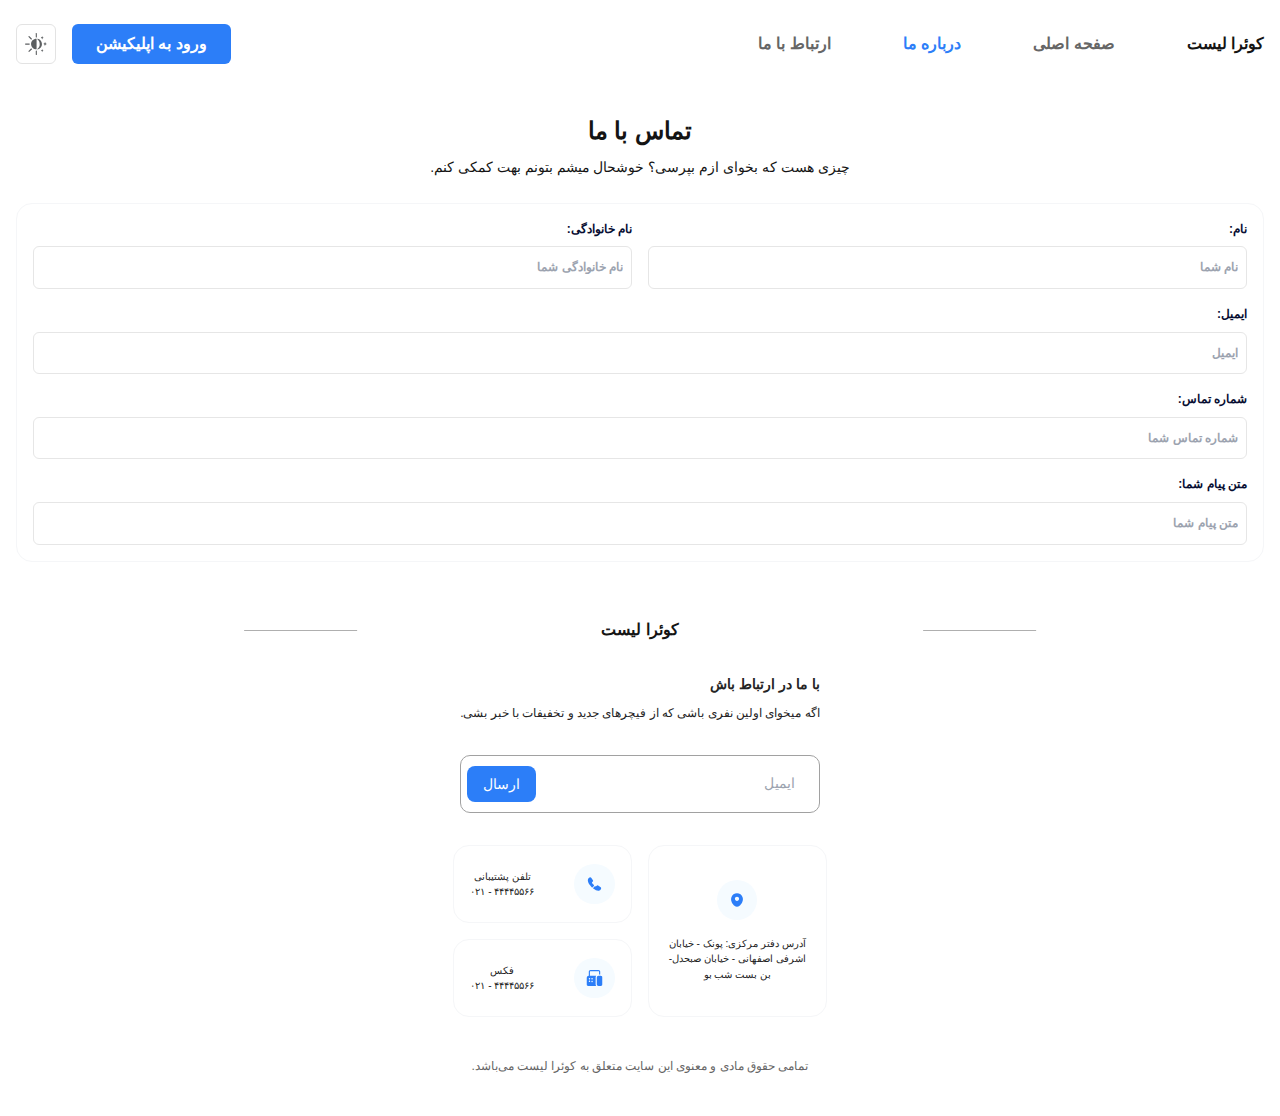
==== src/contact_us.html @ fb4ec8d0 "Contact us" ====
<!doctype html>
<html dir="rtl" lang="fa-IR">

<head>
    <meta charset="UTF-8">
    <meta content="width=device-width, initial-scale=1.0" name="viewport">
    <meta content="ie=edge" http-equiv="X-UA-Compatible">
    <link href="/src/styles/fonts.css" rel="stylesheet">
    <link href="/src/styles/tailwind.css" rel="stylesheet">
    <title>Quera List</title>
</head>
<body class="font-yekanbakh text-center">
<div class="relative overflow-x-hidden">
    <header>
        <div class="container">
            <div class="header flex px-4 py-3 gap-2 items-center justify-center sm:py-6">
                <div class="grid grid-cols-3 items-center sm:flex justify-between w-full">
                    <button class="justify-self-start flex sm:hidden">
                        <svg fill="none" height="24" viewBox="0 0 24 25" width="24"
                             xmlns="http://www.w3.org/2000/svg">
                            <path d="M3 7.5H21" stroke="#292D32" stroke-linecap="round" stroke-width="1.5"/>
                            <path d="M3 12.5H21" stroke="#292D32" stroke-linecap="round" stroke-width="1.5"/>
                            <path d="M3 17.5H21" stroke="#292D32" stroke-linecap="round" stroke-width="1.5"/>
                        </svg>
                    </button>
                    <div class="justify-self-center flex items-center justify-between gap-[4.5rem]">
                        <a class="font-semibold text-16 text-[#141414] text-nowrap"
                           href="./index.html">
                            کوئرا لیست
                        </a>
                        <nav class="hidden sm:flex items-center font-semibold text-16 text-nowrap justify-between gap-[4.5rem]">
                            <a class="text-[#666666]" href="./index.html">صفحه اصلی</a>
                            <a class="text-primary" href="./about.html">درباره ما</a>
                            <a class="text-[#666666]" href="#">ارتباط با ما</a>
                        </nav>
                    </div>
                    <div class="items-center gap-4 hidden sm:flex sm:justify-self-end">
                        <button
                                class="header__utility__login-button bg-primary rounded-md gap-[51px] h-10 px-6 py-2">
                            <span class="text-neutral-11 font-semibold text-16">ورود به اپلیکیشن</span>
                        </button>
                        <button class="header__utility__dark-mode-button rounded-md border border-[#E3E3E3] w-10 h-10">
                            <svg class="m-auto" fill="none" height="24" viewBox="0 0 24 24" width="24"
                                 xmlns="http://www.w3.org/2000/svg">
                                <path d="M12.5856 17.1379V6.93105C12.5856 6.79312 12.5166 6.72415 12.3787 6.72415C9.41319 6.72415 7.06836 9.06898 7.06836 12.0345C7.06836 15 9.41319 17.3448 12.3787 17.3448C12.4477 17.4138 12.5856 17.2759 12.5856 17.1379Z"
                                      fill="#5C5F61"/>
                                <path d="M17.9653 11.8965C17.8274 9.34482 16.0343 7.27585 13.5515 6.86206C13.4136 6.86206 13.3446 6.93103 13.2756 7.06896C13.2756 7.13792 13.2756 7.20689 13.3446 7.27585C14.7929 8.3793 15.6894 10.1034 15.6894 11.9655C15.8963 13.9655 14.9998 15.8965 13.3446 17.069C13.2756 17.1379 13.2067 17.2759 13.2756 17.3448C13.3446 17.4138 13.4136 17.4138 13.4825 17.4138C13.4825 17.4138 13.4825 17.4138 13.5515 17.4138C16.1722 16.931 18.0343 14.5862 17.9653 11.8965Z"
                                      fill="#5C5F61"/>
                                <path d="M12.3105 5.55172C12.6553 5.55172 12.8622 5.27586 12.8622 5V1.55172C12.8622 1.2069 12.5864 1 12.3105 1C11.9657 1 11.7588 1.27586 11.7588 1.55172V4.93103C11.7588 5.27586 12.0347 5.55172 12.3105 5.55172Z"
                                      fill="#5C5F61"/>
                                <path d="M6.93066 7.4138C7.13756 7.62069 7.48239 7.62069 7.75825 7.4138C7.96515 7.2069 7.96515 6.86207 7.75825 6.58621L5.41342 4.24138C5.20653 4.03449 4.8617 4.03449 4.58584 4.24138C4.37894 4.44828 4.37894 4.79311 4.58584 5.06897L6.93066 7.4138Z"
                                      fill="#5C5F61"/>
                                <path d="M12.3105 18.5172C11.9657 18.5172 11.7588 18.7931 11.7588 19.069V22.4483C11.7588 22.7931 12.0347 23 12.3105 23C12.5864 23 12.8622 22.7241 12.8622 22.4483V19.069C12.9312 18.7931 12.6553 18.5172 12.3105 18.5172Z"
                                      fill="#5C5F61"/>
                                <path d="M7.34446 16.4483C7.20653 16.4483 7.06859 16.5172 6.93066 16.5862L4.58584 18.931C4.37894 19.1379 4.37894 19.4828 4.58584 19.7586C4.79273 19.9655 5.13756 19.9655 5.41342 19.7586L7.75825 17.4138C7.96515 17.2069 7.96515 16.8621 7.75825 16.5862C7.62032 16.5172 7.48239 16.4483 7.34446 16.4483Z"
                                      fill="#5C5F61"/>
                                <path d="M5.82759 12.0345C5.82759 11.6897 5.55172 11.4828 5.27586 11.4828H1.55172C1.2069 11.4828 1 11.7586 1 12.1034C1 12.3793 1.27586 12.6552 1.55172 12.6552H5.2069C5.55172 12.5862 5.82759 12.3793 5.82759 12.0345Z"
                                      fill="#5C5F61"/>
                                <path d="M19.2755 5.55173C18.5858 5.34484 18.4479 5.20691 18.31 4.31036C18.31 4.24139 18.241 4.17242 18.172 4.17242C18.1031 4.17242 18.0341 4.24139 18.0341 4.31036C17.8962 5.20691 17.7582 5.34484 17.0686 5.55173C16.9996 5.55173 16.9307 5.68967 16.9307 5.75863C16.9307 5.8276 16.9996 5.8276 17.0686 5.89656C17.7582 6.10346 17.8962 6.24139 18.0341 7.13794C18.0341 7.20691 18.1031 7.27587 18.172 7.27587C18.241 7.27587 18.31 7.20691 18.31 7.13794C18.4479 6.24139 18.5858 6.10346 19.2755 5.89656C19.3445 5.89656 19.4134 5.75863 19.4134 5.68967C19.3445 5.55173 19.3445 5.55173 19.2755 5.55173Z"
                                      fill="#5C5F61"/>
                                <path d="M19.2755 18.5172C18.5858 18.3104 18.4479 18.1724 18.31 17.2759C18.31 17.2069 18.241 17.1379 18.172 17.1379C18.1031 17.1379 18.0341 17.2069 18.0341 17.2759C17.8962 18.1724 17.7582 18.3104 17.0686 18.5172C16.9996 18.5172 16.9307 18.6552 16.9307 18.7241C16.9307 18.7931 16.9996 18.7931 17.0686 18.8621C17.7582 19.069 17.8962 19.2069 18.0341 20.1035C18.0341 20.1724 18.1031 20.2414 18.172 20.2414C18.241 20.2414 18.31 20.1724 18.31 20.1035C18.4479 19.2069 18.5858 19.069 19.2755 18.8621C19.3445 18.8621 19.4134 18.7931 19.4134 18.7241C19.4134 18.5862 19.3445 18.5172 19.2755 18.5172Z"
                                      fill="#5C5F61"/>
                                <path d="M22.5175 11.8276C21.552 11.5517 21.4141 11.2759 21.2072 10.1034C21.2072 10.0345 21.1382 9.96552 21.0692 9.96552C21.0003 9.96552 20.9313 10.0345 20.9313 10.1034C20.7244 11.2759 20.5175 11.4828 19.552 11.7586C19.483 11.7586 19.4141 11.8276 19.4141 11.9655C19.4141 12.0345 19.483 12.0345 19.483 12.1034C20.4485 12.3793 20.5865 12.6552 20.7934 13.8276C20.7934 13.8965 20.8623 13.9655 20.9313 13.9655C21.0003 13.9655 21.0692 13.8965 21.0692 13.8276C21.2761 12.6552 21.483 12.4483 22.4485 12.1724C22.5175 12.1724 22.5865 12.1034 22.5865 11.9655C22.5865 11.8965 22.5865 11.8276 22.5175 11.8276Z"
                                      fill="#5C5F61"/>
                            </svg>
                        </button>
                    </div>
                </div>
            </div>
        </div>
    </header>
    <main>
        <section>
            <div class="container">
                <div class="flex flex-col gap-2 mt-6 mx-6">
                    <h1 class="font-bold text-24 text-[#141414]">
                        تماس با ما
                    </h1>
                    <h2 class="font-regular text-14 text-[#141414]">
                        چیزی هست که بخوای ازم بپرسی؟ خوشحال میشم بتونم بهت کمکی کنم.
                    </h2>
                </div>
                <div class="flex flex-col gap-6 mt-6 mx-4 p-4 border rounded-2xl bg-neutral-11 border-[#f5f6f8] drop-shadow-[63_0px_4px_rgba(0,0,0,0.03)]">
                    <form class="flex flex-col gap-4">
                        <div class="flex gap-4 justify-between">
                            <div class="flex flex-col gap-2 items-start w-full">
                                <label for="name" class="font-semibold text-12 text-[#070d31]">نام:</label>
                                <input type="text" id="name" class="w-full rounded-[0.375rem] border py-[0.6875rem] px-2 border-[#e6e6e6] font-semibold text-12 text-[#bbbbbb]" placeholder="نام شما">
                            </div>
                            <div class="flex flex-col gap-2 items-start w-full">
                                <label for="last_name" class="font-semibold text-12 text-[#070d31]">نام خانوادگی:</label>
                                <input type="text" id="last_name" class="w-full rounded-[0.375rem] border py-[0.6875rem] px-2 border-[#e6e6e6] font-semibold text-12 text-[#bbbbbb]" placeholder="نام خانوادگی شما">
                            </div>
                        </div>
                        <div class="flex gap-4 justify-between">
                            <div class="flex flex-col gap-2 items-start w-full">
                                <label for="mail" class="font-semibold text-12 text-[#070d31]">ایمیل:</label>
                                <input type="email" id="mail" class="w-full rounded-[0.375rem] border py-[0.6875rem] px-2 border-[#e6e6e6] font-semibold text-12 text-[#bbbbbb]" placeholder="ایمیل">
                            </div>
                        </div>
                        <div class="flex gap-4 justify-between">
                            <div class="flex flex-col gap-2 items-start w-full">
                                <label for="phone" class="font-semibold text-12 text-[#070d31]">شماره تماس:</label>
                                <input type="tel" id="phone" class="text-right w-full rounded-[0.375rem] border py-[0.6875rem] px-2 border-[#e6e6e6] font-semibold text-12 text-[#bbbbbb]" placeholder="شماره تماس شما">
                            </div>
                        </div>
                        <div class="flex gap-4 justify-between">
                            <div class="flex flex-col gap-2 items-start w-full">
                                <label for="message" class="font-semibold text-12 text-[#070d31]">متن پیام شما:</label>
                                <input type="text" id="message" class="h-32 w-full rounded-[0.375rem] border py-[0.6875rem] px-2 border-[#e6e6e6] font-semibold text-12 text-[#bbbbbb]" placeholder="متن پیام شما">
                            </div>
                        </div>
                    </form>
                </div>
            </div>
        </section>
    </main>
    <footer>
        <div class="container">
            <div class="flex justify-between items-center py-2 mt-12 mx-4">
                <svg class="flex-shrink w-full" fill="none" height="1" viewBox="0 0 113 1" width="113"
                     xmlns="http://www.w3.org/2000/svg">
                    <path d="M0 0.5L113 0.5" stroke="#AFAFAF"/>
                </svg>
                <div class="flex px-4 gap-2">
                    <p class="font-semibold text-16 text-[#141414] text-nowrap">کوئرا لیست</p>
                </div>
                <svg class="flex-shrink w-full" fill="none" height="1" viewBox="0 0 113 1" width="113"
                     xmlns="http://www.w3.org/2000/svg">
                    <path d="M0 0.5L113 0.5" stroke="#AFAFAF"/>
                </svg>
            </div>
            <div class="flex flex-col gap-8 mx-4 mt-6 items-center">
                <div class="flex flex-col items-center gap-8">
                    <div class="flex flex-col gap-2">
                        <p class="font-bold text-14 text-right text-[#242424]">
                            با ما در ارتباط باش
                        </p>
                        <p class="font-regular text-12 text-right text-[#242424]">
                            اگه میخوای اولین نفری باشی که از فیچرهای جدید و تخفیفات با خبر بشی.
                        </p>
                    </div>
                    <div class="flex gap-2 w-full items-center justify-center">
                        <form action=""
                              class="flex rounded-[0.625rem] border justify-between border-[#A1A1A1] py-2.5 pr-6 pl-1.5 w-full"
                              method="post">
                            <label for="email"></label>
                            <input class="w-full font-regular text-14 text-right text-[#BCBCBC] flex-shrink" id="email"
                                   name="email"
                                   placeholder="ایمیل" type="email">
                            <button class="flex rounded-lg gap-2.5 py-2.5 px-4 bg-primary" type="submit">
                                <a class="text-14 text-on-primary-light leading-[1.025625rem]">
                                    ارسال
                                </a>
                            </button>
                        </form>
                    </div>
                </div>
                <div class="flex gap-4 justify-center">
                    <div class="w-1/3 flex flex-col border px-4 gap-4 bg-background-light border-neutral-9 items-center justify-center rounded-2xl">
                        <div class="flex gap-2 p-3 rounded-[3.125rem] bg-[#F5FBFF]">
                            <svg fill="none" height="16" viewBox="0 0 16 16" width="16"
                                 xmlns="http://www.w3.org/2000/svg">
                                <path d="M13.7467 5.63341C13.0467 2.55341 10.3601 1.16675 8.00006 1.16675C8.00006 1.16675 8.00006 1.16675 7.9934 1.16675C5.64006 1.16675 2.94673 2.54675 2.24673 5.62675C1.46673 9.06675 3.5734 11.9801 5.48006 13.8134C6.18673 14.4934 7.0934 14.8334 8.00006 14.8334C8.90673 14.8334 9.8134 14.4934 10.5134 13.8134C12.4201 11.9801 14.5267 9.07341 13.7467 5.63341ZM8.00006 8.97341C6.84006 8.97341 5.90006 8.03342 5.90006 6.87341C5.90006 5.71342 6.84006 4.77341 8.00006 4.77341C9.16006 4.77341 10.1001 5.71342 10.1001 6.87341C10.1001 8.03342 9.16006 8.97341 8.00006 8.97341Z"
                                      fill="#2C7EF8"/>
                            </svg>
                        </div>
                        <p class="font-regular text-10 text-[#242424] ">
                            آدرس دفتر مرکزی: پونک - خیابان اشرفی اصفهانی - خیابان صبحدل- بن بست شب بو
                        </p>
                    </div>
                    <div class="w-1/3 flex flex-col gap-4">
                        <div class="h-[4.875rem] flex border px-4 justify-between bg-background-light border-neutral-9 items-center rounded-2xl">
                            <div class="flex gap-2 p-3 rounded-[3.125rem] bg-[#F5FBFF]">
                                <svg fill="none" height="16" viewBox="0 0 17 16" width="17"
                                     xmlns="http://www.w3.org/2000/svg">
                                    <path d="M7.86683 9.96659L6.6335 11.1999C6.3735 11.4599 5.96016 11.4599 5.6935 11.2066C5.62016 11.1333 5.54683 11.0666 5.4735 10.9933C4.78683 10.2999 4.16683 9.57325 3.6135 8.81325C3.06683 8.05325 2.62683 7.29325 2.30683 6.53992C1.9935 5.77992 1.8335 5.05325 1.8335 4.35992C1.8335 3.90659 1.9135 3.47325 2.0735 3.07325C2.2335 2.66659 2.48683 2.29325 2.84016 1.95992C3.26683 1.53992 3.7335 1.33325 4.22683 1.33325C4.4135 1.33325 4.60016 1.37325 4.76683 1.45325C4.94016 1.53325 5.0935 1.65325 5.2135 1.82659L6.76016 4.00659C6.88016 4.17325 6.96683 4.32659 7.02683 4.47325C7.08683 4.61325 7.12016 4.75325 7.12016 4.87992C7.12016 5.03992 7.0735 5.19992 6.98016 5.35325C6.8935 5.50659 6.76683 5.66659 6.60683 5.82659L6.10016 6.35325C6.02683 6.42659 5.9935 6.51325 5.9935 6.61992C5.9935 6.67325 6.00016 6.71992 6.0135 6.77325C6.0335 6.82659 6.0535 6.86659 6.06683 6.90659C6.18683 7.12659 6.3935 7.41325 6.68683 7.75992C6.98683 8.10659 7.30683 8.45992 7.6535 8.81325C7.72016 8.87992 7.7935 8.94659 7.86016 9.01325C8.12683 9.27325 8.1335 9.69992 7.86683 9.96659Z"
                                          fill="#2C7EF8"/>
                                    <path d="M15.1466 12.2201C15.1466 12.4068 15.1132 12.6001 15.0466 12.7868C15.0266 12.8401 15.0066 12.8934 14.9799 12.9468C14.8666 13.1868 14.7199 13.4134 14.5266 13.6268C14.1999 13.9868 13.8399 14.2468 13.4332 14.4134C13.4266 14.4134 13.4199 14.4201 13.4132 14.4201C13.0199 14.5801 12.5932 14.6668 12.1332 14.6668C11.4532 14.6668 10.7266 14.5068 9.9599 14.1801C9.19324 13.8534 8.42657 13.4134 7.66657 12.8601C7.40657 12.6668 7.14657 12.4734 6.8999 12.2668L9.0799 10.0868C9.26657 10.2268 9.43324 10.3334 9.57324 10.4068C9.60657 10.4201 9.64657 10.4401 9.69324 10.4601C9.74657 10.4801 9.7999 10.4868 9.8599 10.4868C9.97324 10.4868 10.0599 10.4468 10.1332 10.3734L10.6399 9.87344C10.8066 9.70677 10.9666 9.58011 11.1199 9.50011C11.2732 9.40677 11.4266 9.36011 11.5932 9.36011C11.7199 9.36011 11.8532 9.38677 11.9999 9.44677C12.1466 9.50677 12.2999 9.59344 12.4666 9.70677L14.6732 11.2734C14.8466 11.3934 14.9666 11.5334 15.0399 11.7001C15.1066 11.8668 15.1466 12.0334 15.1466 12.2201Z"
                                          fill="#2C7EF8"/>
                                </svg>
                            </div>
                            <p class="font-regular text-10 text-[#242424]">
                                تلفن پشتیبانی
                                <br>
                                ۴۴۴۴۵۵۶۶ - ۰۲۱
                            </p>
                        </div>
                        <div class="h-[4.875rem] flex border px-4 justify-between bg-background-light border-neutral-9 items-center rounded-2xl">
                            <div class="flex gap-2 p-3 rounded-[3.125rem] bg-[#F5FBFF]">
                                <svg fill="none" height="16" viewBox="0 0 17 16" width="17"
                                     xmlns="http://www.w3.org/2000/svg">
                                    <g clip-path="url(#clip0_46_3584)">
                                        <path d="M2.78571 1.71429C2.78571 1.25963 2.96633 0.823594 3.28782 0.502103C3.60931 0.180612 4.04534 0 4.5 0H12.5C12.9547 0 13.3907 0.180612 13.7122 0.502103C14.0337 0.823594 14.2143 1.25963 14.2143 1.71429V4.57143H13.0714V1.71429C13.0714 1.56273 13.0112 1.41739 12.9041 1.31022C12.7969 1.20306 12.6516 1.14286 12.5 1.14286H4.5C4.34845 1.14286 4.2031 1.20306 4.09594 1.31022C3.98878 1.41739 3.92857 1.56273 3.92857 1.71429V5.71429H10.2143C9.84262 6.20846 9.64203 6.81024 9.64286 7.42857V14.2857C9.64286 14.9291 9.85543 15.5223 10.2143 16H2.21429C1.75963 16 1.32359 15.8194 1.0021 15.4979C0.680612 15.1764 0.5 14.7404 0.5 14.2857V8C0.5 7.39379 0.740816 6.81241 1.16947 6.38376C1.59812 5.9551 2.17951 5.71429 2.78571 5.71429V1.71429ZM4.21429 8.71429C4.21429 8.52485 4.13903 8.34316 4.00508 8.20921C3.87112 8.07525 3.68944 8 3.5 8C3.31056 8 3.12888 8.07525 2.99492 8.20921C2.86097 8.34316 2.78571 8.52485 2.78571 8.71429C2.78571 8.90373 2.86097 9.08541 2.99492 9.21936C3.12888 9.35332 3.31056 9.42857 3.5 9.42857C3.68944 9.42857 3.87112 9.35332 4.00508 9.21936C4.13903 9.08541 4.21429 8.90373 4.21429 8.71429ZM4.21429 11.2857C4.21429 11.0963 4.13903 10.9146 4.00508 10.7806C3.87112 10.6467 3.68944 10.5714 3.5 10.5714C3.31056 10.5714 3.12888 10.6467 2.99492 10.7806C2.86097 10.9146 2.78571 11.0963 2.78571 11.2857C2.78571 11.4752 2.86097 11.6568 2.99492 11.7908C3.12888 11.9247 3.31056 12 3.5 12C3.68944 12 3.87112 11.9247 4.00508 11.7908C4.13903 11.6568 4.21429 11.4752 4.21429 11.2857ZM6.07143 10.7143C5.88199 10.7143 5.70031 10.7895 5.56635 10.9235C5.4324 11.0574 5.35714 11.2391 5.35714 11.4286C5.35714 11.618 5.4324 11.7997 5.56635 11.9336C5.70031 12.0676 5.88199 12.1429 6.07143 12.1429C6.26087 12.1429 6.44255 12.0676 6.57651 11.9336C6.71046 11.7997 6.78571 11.618 6.78571 11.4286C6.78571 11.2391 6.71046 11.0574 6.57651 10.9235C6.44255 10.7895 6.26087 10.7143 6.07143 10.7143ZM6.78571 8.71429C6.78571 8.52485 6.71046 8.34316 6.57651 8.20921C6.44255 8.07525 6.26087 8 6.07143 8C5.88199 8 5.70031 8.07525 5.56635 8.20921C5.4324 8.34316 5.35714 8.52485 5.35714 8.71429C5.35714 8.90373 5.4324 9.08541 5.56635 9.21936C5.70031 9.35332 5.88199 9.42857 6.07143 9.42857C6.26087 9.42857 6.44255 9.35332 6.57651 9.21936C6.71046 9.08541 6.78571 8.90373 6.78571 8.71429ZM12.5 5.71429C12.0453 5.71429 11.6093 5.8949 11.2878 6.21639C10.9663 6.53788 10.7857 6.97392 10.7857 7.42857V14.2857C10.7857 14.7404 10.9663 15.1764 11.2878 15.4979C11.6093 15.8194 12.0453 16 12.5 16H14.7857C15.2404 16 15.6764 15.8194 15.9979 15.4979C16.3194 15.1764 16.5 14.7404 16.5 14.2857V7.42857C16.5 6.97392 16.3194 6.53788 15.9979 6.21639C15.6764 5.8949 15.2404 5.71429 14.7857 5.71429H12.5Z"
                                              fill="#2C7EF8"/>
                                    </g>
                                    <defs>
                                        <clipPath id="clip0_46_3584">
                                            <rect fill="white" height="16" transform="translate(0.5)" width="16"/>
                                        </clipPath>
                                    </defs>
                                </svg>
                            </div>
                            <p class="font-regular text-10 text-[#242424]">
                                فکس
                                <br>
                                ۴۴۴۴۵۵۶۶ - ۰۲۱
                            </p>
                        </div>
                    </div>
                </div>
            </div>
            <div class="mx-6 my-10">
                <p class="font-regular text-12 text-[#666666]">
                    تمامی حقوق مادی و معنوی این سایت متعلق به کوئرا لیست می‌باشد.
                </p>
            </div>
        </div>
    </footer>
</div>
</body>
</html>
---- src/styles/fonts.css ----
@font-face {
    font-family: 'YekanBakh';
    font-weight: 900;
    src: url('/assets/fonts/YekanBakh-Black.woff2') format('woff2');
}

@font-face {
    font-family: 'YekanBakh';
    font-weight: 700;
    src: url('/assets/fonts/YekanBakh-Bold.woff2') format('woff2');
}

@font-face {
    font-family: 'YekanBakh';
    font-weight: 950;
    src: url('/assets/fonts/YekanBakh-ExtraBlack.woff2') format('woff2');
}

@font-face {
    font-family: 'YekanBakh';
    font-weight: 800;
    src: url('/assets/fonts/YekanBakh-ExtraBold.woff2') format('woff2');
}

@font-face {
    font-family: 'YekanBakh';
    font-weight: 300;
    src: url('/assets/fonts/YekanBakh-Light.woff2') format('woff2');
}

@font-face {
    font-family: 'YekanBakh';
    font-weight: 400;
    src: url('/assets/fonts/YekanBakh-Regular.woff2') format('woff2');
}

@font-face {
    font-family: 'YekanBakh';
    font-weight: 600;
    src: url('/assets/fonts/YekanBakh-SemiBold.woff2') format('woff2');
}

@font-face {
    font-family: 'YekanBakh';
    font-weight: 200;
    src: url('/assets/fonts/YekanBakh-Thin.woff2') format('woff2');
}
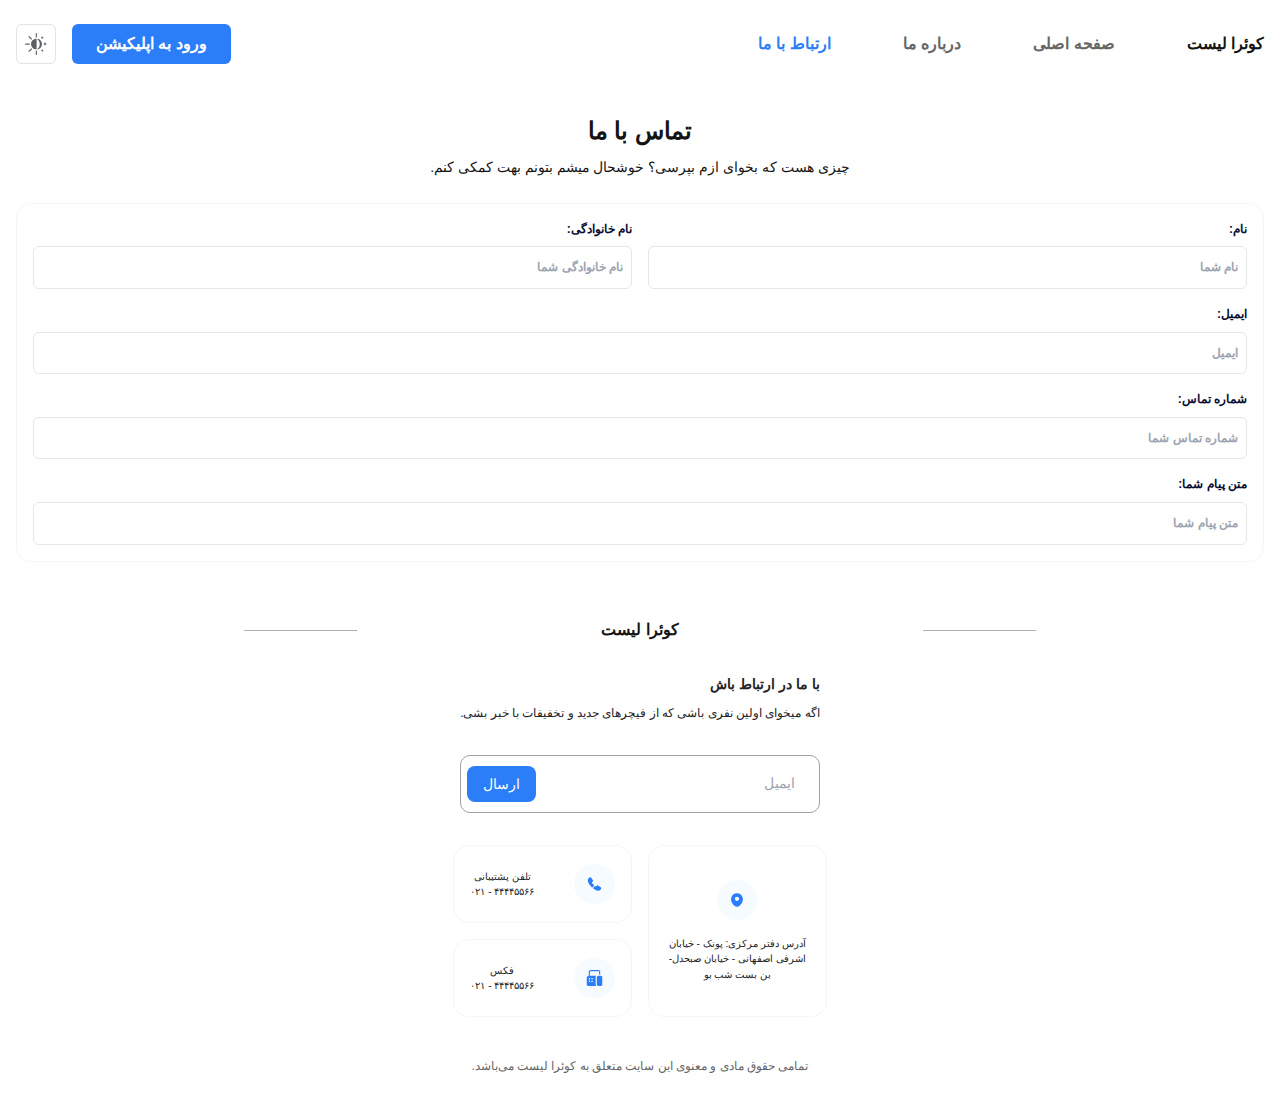
==== commit ec03db75: "Fix header nav item color" ====
--- a/src/contact_us.html
+++ b/src/contact_us.html
@@ -30,8 +30,8 @@
                         </a>
                         <nav class="hidden sm:flex items-center font-semibold text-16 text-nowrap justify-between gap-[4.5rem]">
                             <a class="text-[#666666]" href="./index.html">صفحه اصلی</a>
-                            <a class="text-primary" href="./about.html">درباره ما</a>
-                            <a class="text-[#666666]" href="#">ارتباط با ما</a>
+                            <a class="text-[#666666]" href="./about.html">درباره ما</a>
+                            <a class="text-primary" href="#">ارتباط با ما</a>
                         </nav>
                     </div>
                     <div class="items-center gap-4 hidden sm:flex sm:justify-self-end">
